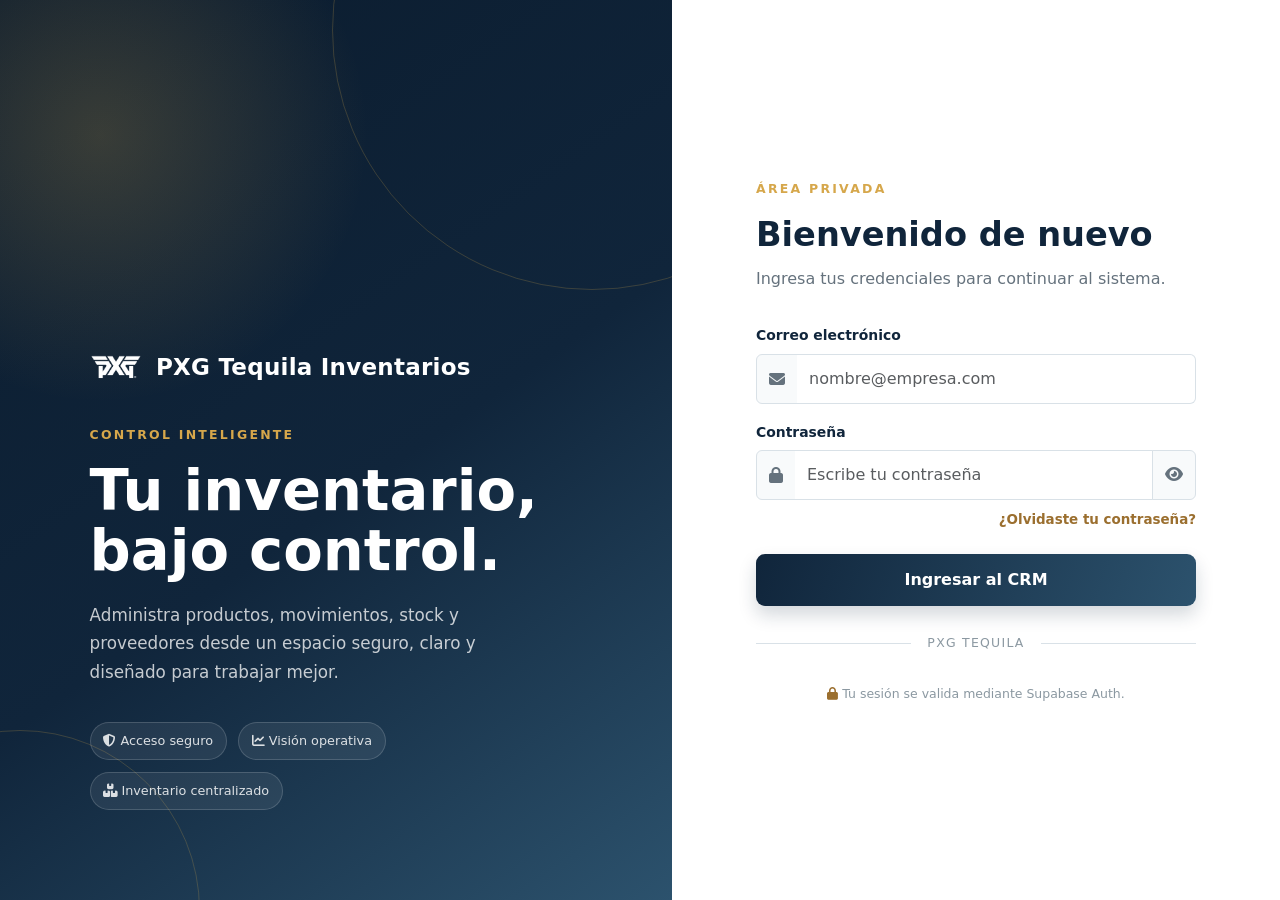
==== login.html @ 798429ed "Agregar login profesional con Supabase Auth" ====
<!doctype html>
<html lang="es">
<head>
  <meta charset="UTF-8">
  <meta name="viewport" content="width=device-width, initial-scale=1">
  <meta name="description" content="Acceso seguro al CRM Inventario PXG">
  <title>Acceso | PXG Tequila Inventarios</title>
  <link rel="preconnect" href="https://fonts.googleapis.com">
  <link rel="preconnect" href="https://fonts.gstatic.com" crossorigin>
  <link href="https://fonts.googleapis.com/css2?family=Inter:wght@400;500;600;700&display=swap" rel="stylesheet">
  <link href="https://cdn.jsdelivr.net/npm/bootstrap@5.3.2/dist/css/bootstrap.min.css" rel="stylesheet">
  <link rel="stylesheet" href="https://cdnjs.cloudflare.com/ajax/libs/font-awesome/6.4.0/css/all.min.css">
  <link rel="stylesheet" href="login.css?v=20260825-auth">
</head>
<body class="login-page">
  <main class="login-shell">
    <section class="login-visual" aria-labelledby="loginBrandTitle">
      <div class="login-visual-content">
        <div class="login-brand-lockup" id="loginBrandTitle">
          <img src="pxg-logo-transparent-wide.png" alt="Logo PXG">
          <span>PXG Tequila Inventarios</span>
        </div>
        <div class="login-eyebrow">Control inteligente</div>
        <h1>Tu inventario, bajo control.</h1>
        <p>Administra productos, movimientos, stock y proveedores desde un espacio seguro, claro y diseñado para trabajar mejor.</p>
        <div class="login-trust" aria-label="Características del sistema">
          <span><i class="fas fa-shield-halved me-1" aria-hidden="true"></i>Acceso seguro</span>
          <span><i class="fas fa-chart-line me-1" aria-hidden="true"></i>Visión operativa</span>
          <span><i class="fas fa-boxes-stacked me-1" aria-hidden="true"></i>Inventario centralizado</span>
        </div>
      </div>
    </section>

    <section class="login-panel" aria-labelledby="loginTitle">
      <div class="login-card">
        <div class="login-mobile-brand">
          <img src="pxg-logo-transparent-wide.png" alt="Logo PXG">
          <span>PXG Tequila Inventarios</span>
        </div>

        <header class="login-card-header">
          <div class="login-eyebrow">Área privada</div>
          <h2 id="loginTitle">Bienvenido de nuevo</h2>
          <p id="loginSubtitle">Ingresa tus credenciales para continuar al sistema.</p>
        </header>

        <div id="loginFeedback" class="login-feedback" role="status" aria-live="polite"></div>

        <form id="loginForm" class="login-form" novalidate>
          <div class="mb-3">
            <label for="email" class="form-label">Correo electrónico</label>
            <div class="input-group">
              <span class="input-group-text" aria-hidden="true"><i class="fas fa-envelope"></i></span>
              <input id="email" name="email" type="email" class="form-control" autocomplete="email" placeholder="nombre@empresa.com" required>
            </div>
          </div>

          <div class="mb-2">
            <label for="password" class="form-label">Contraseña</label>
            <div class="input-group">
              <span class="input-group-text" aria-hidden="true"><i class="fas fa-lock"></i></span>
              <input id="password" name="password" type="password" class="form-control" autocomplete="current-password" placeholder="Escribe tu contraseña" required minlength="6">
              <button type="button" class="btn password-toggle" data-password-target="password" aria-label="Mostrar contraseña" aria-pressed="false">
                <i class="fas fa-eye" aria-hidden="true"></i>
              </button>
            </div>
          </div>

          <div class="login-help-row">
            <button id="forgotPasswordBtn" type="button" class="login-link">¿Olvidaste tu contraseña?</button>
          </div>

          <button id="loginSubmit" type="submit" class="login-submit mt-4">
            <span class="submit-label">Ingresar al CRM</span>
            <span class="submit-loading is-hidden"><span class="spinner-border me-2" role="status" aria-hidden="true"></span>Validando acceso…</span>
          </button>
        </form>

        <form id="resetForm" class="login-form is-hidden" novalidate>
          <div class="mb-3">
            <label for="newPassword" class="form-label">Nueva contraseña</label>
            <div class="input-group">
              <span class="input-group-text" aria-hidden="true"><i class="fas fa-key"></i></span>
              <input id="newPassword" name="newPassword" type="password" class="form-control" autocomplete="new-password" placeholder="Mínimo 6 caracteres" required minlength="6">
              <button type="button" class="btn password-toggle" data-password-target="newPassword" aria-label="Mostrar nueva contraseña" aria-pressed="false">
                <i class="fas fa-eye" aria-hidden="true"></i>
              </button>
            </div>
          </div>

          <div class="mb-3">
            <label for="confirmPassword" class="form-label">Confirmar contraseña</label>
            <div class="input-group">
              <span class="input-group-text" aria-hidden="true"><i class="fas fa-check-double"></i></span>
              <input id="confirmPassword" name="confirmPassword" type="password" class="form-control" autocomplete="new-password" placeholder="Repite la nueva contraseña" required minlength="6">
              <button type="button" class="btn password-toggle" data-password-target="confirmPassword" aria-label="Mostrar confirmación" aria-pressed="false">
                <i class="fas fa-eye" aria-hidden="true"></i>
              </button>
            </div>
          </div>

          <button id="resetSubmit" type="submit" class="login-submit mt-2">
            <span class="submit-label">Actualizar contraseña</span>
            <span class="submit-loading is-hidden"><span class="spinner-border me-2" role="status" aria-hidden="true"></span>Guardando…</span>
          </button>
          <button id="backToLoginBtn" type="button" class="login-link d-block mx-auto mt-3">Volver al inicio de sesión</button>
        </form>

        <div class="login-divider"><span>PXG Tequila</span></div>
        <p class="login-footer-note"><i class="fas fa-lock me-1" aria-hidden="true"></i>Tu sesión se valida mediante Supabase Auth.</p>
      </div>
    </section>
  </main>
  <script type="module" src="login.js?v=20260825-auth"></script>
</body>
</html>
---- login.css ----
:root {
  --login-navy: #10253b;
  --login-navy-light: #19324d;
  --login-gold: #d6a74b;
  --login-cream: #f4f1ea;
  --login-muted: #65727d;
  --login-border: #d9e1e7;
}

.login-page {
  min-height: 100vh;
  margin: 0;
  background: var(--login-cream);
  color: #253442;
}

.login-shell {
  min-height: 100vh;
  display: grid;
  grid-template-columns: minmax(0, 1.05fr) minmax(420px, 0.95fr);
}

.login-visual {
  position: relative;
  display: flex;
  align-items: flex-end;
  min-height: 100vh;
  overflow: hidden;
  padding: clamp(2.5rem, 7vw, 6rem);
  background:
    radial-gradient(circle at 15% 15%, rgba(214, 167, 75, 0.22), transparent 28%),
    linear-gradient(145deg, #0b1c2e 0%, var(--login-navy) 54%, #2c526d 100%);
  color: #ffffff;
}

.login-visual::before,
.login-visual::after {
  content: '';
  position: absolute;
  border: 1px solid rgba(214, 167, 75, 0.22);
  border-radius: 50%;
  pointer-events: none;
}

.login-visual::before {
  width: 520px;
  height: 520px;
  top: -230px;
  right: -180px;
}

.login-visual::after {
  width: 360px;
  height: 360px;
  bottom: -190px;
  left: -160px;
}

.login-visual-content {
  position: relative;
  z-index: 1;
  max-width: 560px;
}

.login-brand-lockup {
  display: inline-flex;
  align-items: center;
  gap: 0.9rem;
  margin-bottom: 2.4rem;
  color: #ffffff;
  font-size: clamp(1.15rem, 1.8vw, 1.45rem);
  font-weight: 700;
  letter-spacing: 0.01em;
}

.login-brand-lockup img {
  width: 52px;
  height: 40px;
  object-fit: contain;
  filter: brightness(0) invert(1);
}

.login-eyebrow {
  margin-bottom: 1rem;
  color: var(--login-gold);
  font-size: 0.78rem;
  font-weight: 700;
  letter-spacing: 0.18em;
  text-transform: uppercase;
}

.login-visual h1 {
  margin-bottom: 1.2rem;
  font-size: clamp(2.35rem, 4.5vw, 4.7rem);
  font-weight: 700;
  line-height: 1.05;
}

.login-visual p {
  max-width: 460px;
  margin: 0;
  color: rgba(255, 255, 255, 0.76);
  font-size: 1.05rem;
  line-height: 1.7;
}

.login-trust {
  display: flex;
  flex-wrap: wrap;
  gap: 0.7rem;
  margin-top: 2.2rem;
}

.login-trust span {
  padding: 0.55rem 0.8rem;
  border: 1px solid rgba(255, 255, 255, 0.16);
  border-radius: 999px;
  background: rgba(255, 255, 255, 0.07);
  color: rgba(255, 255, 255, 0.84);
  font-size: 0.8rem;
}

.login-panel {
  display: flex;
  align-items: center;
  justify-content: center;
  padding: clamp(1.5rem, 5vw, 5rem);
  background: #ffffff;
}

.login-card {
  width: min(100%, 440px);
}

.login-mobile-brand {
  display: none;
  align-items: center;
  gap: 0.65rem;
  margin-bottom: 2rem;
  color: var(--login-navy);
  font-weight: 700;
}

.login-mobile-brand img {
  width: 38px;
  height: 30px;
  object-fit: contain;
}

.login-card-header {
  margin-bottom: 2rem;
}

.login-card-header h2 {
  margin-bottom: 0.65rem;
  color: var(--login-navy);
  font-size: clamp(1.65rem, 3vw, 2.1rem);
  font-weight: 700;
}

.login-card-header p {
  margin: 0;
  color: var(--login-muted);
  line-height: 1.6;
}

.login-form .form-label {
  margin-bottom: 0.45rem;
  color: var(--login-navy);
  font-size: 0.87rem;
  font-weight: 700;
}

.login-form .input-group-text,
.login-form .form-control {
  min-height: 50px;
  border-color: var(--login-border);
}

.login-form .input-group-text {
  background: #f8fafb;
  color: var(--login-muted);
}

.login-form .form-control {
  border-left: 0;
  color: var(--login-navy);
}

.login-form .form-control:focus {
  border-color: var(--login-gold);
  box-shadow: 0 0 0 0.22rem rgba(214, 167, 75, 0.18);
}

.login-form .input-group:focus-within .input-group-text {
  border-color: var(--login-gold);
  color: var(--login-gold-dark, #9b6f2f);
}

.login-form .password-toggle {
  border-color: var(--login-border);
  background: #f8fafb;
  color: var(--login-muted);
}

.login-form .password-toggle:hover {
  color: var(--login-navy);
}

.login-submit {
  width: 100%;
  min-height: 52px;
  border: 0;
  border-radius: 9px;
  background: linear-gradient(110deg, var(--login-navy), #2c526d);
  color: #ffffff;
  font-weight: 700;
  box-shadow: 0 9px 18px rgba(16, 37, 59, 0.18);
  transition: transform 160ms ease-out, box-shadow 160ms ease-out, filter 160ms ease-out;
}

.login-submit:hover {
  filter: brightness(1.08);
  box-shadow: 0 12px 24px rgba(16, 37, 59, 0.24);
}

.login-submit:active {
  transform: scale(0.98);
}

.login-submit:disabled {
  cursor: wait;
  opacity: 0.72;
}

.login-submit .spinner-border {
  width: 1rem;
  height: 1rem;
  border-width: 0.14em;
}

.login-help-row {
  display: flex;
  justify-content: flex-end;
  margin-top: 0.65rem;
}

.login-link {
  border: 0;
  padding: 0;
  background: transparent;
  color: var(--login-gold-dark, #9b6f2f);
  font-size: 0.84rem;
  font-weight: 700;
  text-decoration: none;
}

.login-link:hover {
  color: var(--login-navy);
  text-decoration: underline;
}

.login-divider {
  display: flex;
  align-items: center;
  gap: 1rem;
  margin: 1.75rem 0;
  color: #8b98a1;
  font-size: 0.78rem;
  text-transform: uppercase;
  letter-spacing: 0.1em;
}

.login-divider::before,
.login-divider::after {
  content: '';
  flex: 1;
  height: 1px;
  background: var(--login-border);
}

.login-feedback {
  min-height: 0;
  margin-bottom: 1rem;
  border: 0;
  border-radius: 8px;
  font-size: 0.88rem;
  line-height: 1.45;
}

.login-feedback:not(:empty) {
  padding: 0.75rem 0.9rem;
}

.login-feedback.is-error {
  background: rgba(184, 92, 92, 0.11);
  color: #8c3f3f;
}

.login-feedback.is-success {
  background: rgba(47, 133, 90, 0.11);
  color: #246a49;
}

.login-feedback.is-info {
  background: rgba(45, 138, 166, 0.11);
  color: #20677a;
}

.login-footer-note {
  margin-top: 2rem;
  color: #8b98a1;
  font-size: 0.78rem;
  line-height: 1.5;
  text-align: center;
}

.login-footer-note i {
  color: var(--login-gold-dark, #9b6f2f);
}

.is-hidden {
  display: none !important;
}

@media (max-width: 900px) {
  .login-shell {
    display: block;
  }

  .login-visual {
    min-height: 330px;
    padding: 2.5rem 1.5rem;
  }

  .login-visual h1 {
    font-size: 2.5rem;
  }

  .login-panel {
    min-height: calc(100vh - 330px);
    padding: 2.5rem 1.5rem;
  }
}

@media (max-width: 540px) {
  .login-visual {
    min-height: 280px;
    padding: 1.5rem;
  }

  .login-visual-content {
    width: 100%;
  }

  .login-brand-lockup {
    margin-bottom: 1.7rem;
  }

  .login-visual h1 {
    margin-bottom: 0.8rem;
    font-size: 2rem;
  }

  .login-visual p,
  .login-trust {
    display: none;
  }

  .login-panel {
    min-height: calc(100vh - 280px);
    padding: 2rem 1.25rem 2.5rem;
  }
}

@media (prefers-reduced-motion: reduce) {
  .login-submit {
    transition: none;
  }
}
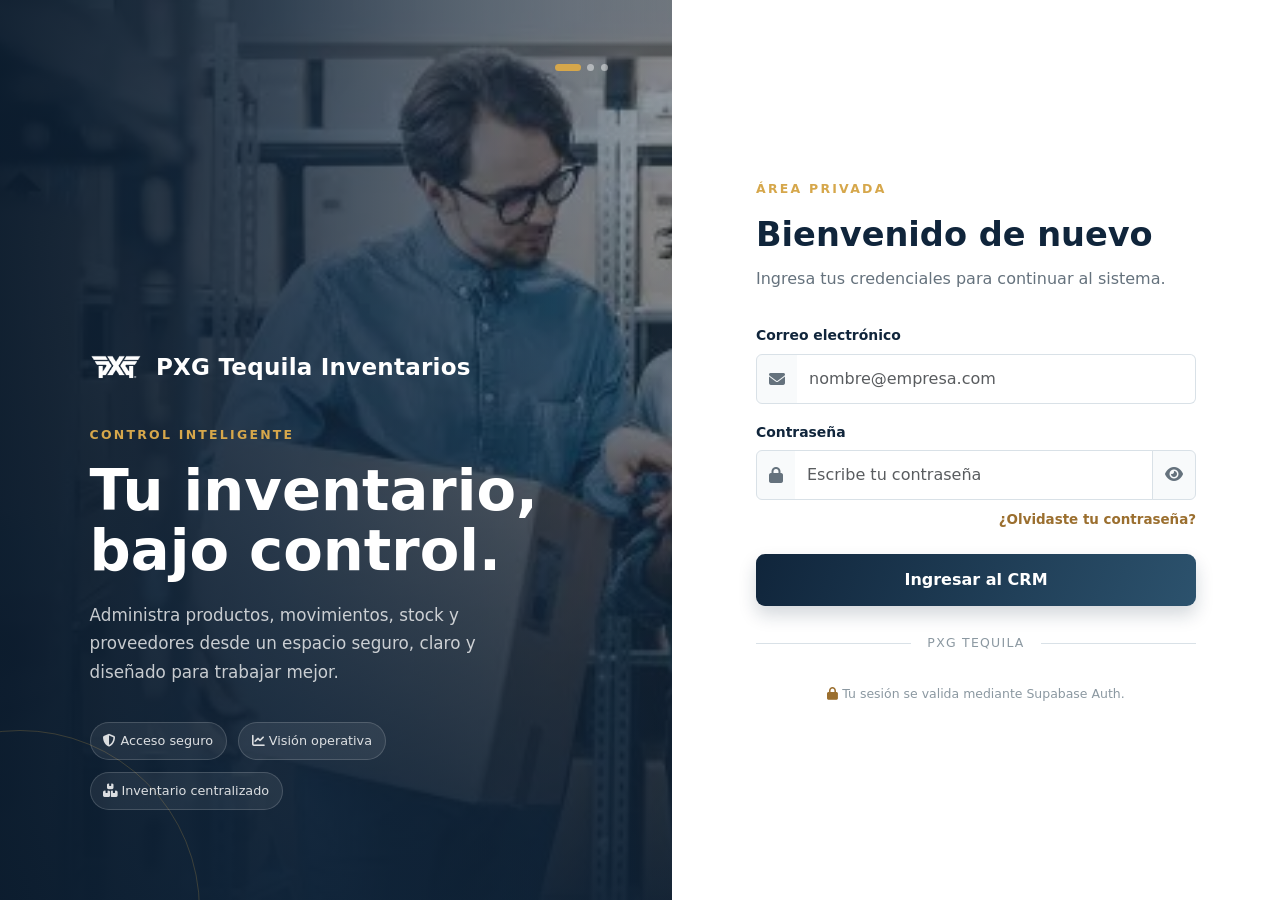
==== commit af2d7215: "Agregar carrusel de imagenes al login" ====
--- a/login.html
+++ b/login.html
@@ -10,11 +10,28 @@
   <link href="https://fonts.googleapis.com/css2?family=Inter:wght@400;500;600;700&display=swap" rel="stylesheet">
   <link href="https://cdn.jsdelivr.net/npm/bootstrap@5.3.2/dist/css/bootstrap.min.css" rel="stylesheet">
   <link rel="stylesheet" href="https://cdnjs.cloudflare.com/ajax/libs/font-awesome/6.4.0/css/all.min.css">
-  <link rel="stylesheet" href="login.css?v=20260825-auth">
+  <link rel="stylesheet" href="login.css?v=20260826-slideshow">
 </head>
 <body class="login-page">
   <main class="login-shell">
     <section class="login-visual" aria-labelledby="loginBrandTitle">
+      <div class="login-slideshow" aria-hidden="true">
+        <figure class="login-slide is-active">
+          <img src="assets/login/inventario-1.png" alt="" fetchpriority="high">
+        </figure>
+        <figure class="login-slide">
+          <img src="assets/login/inventario-2.png" alt="" loading="lazy">
+        </figure>
+        <figure class="login-slide">
+          <img src="assets/login/inventario-3.png" alt="" loading="lazy">
+        </figure>
+        <div class="login-slideshow-scrim"></div>
+        <div class="login-slideshow-dots">
+          <span class="login-slideshow-dot is-active"></span>
+          <span class="login-slideshow-dot"></span>
+          <span class="login-slideshow-dot"></span>
+        </div>
+      </div>
       <div class="login-visual-content">
         <div class="login-brand-lockup" id="loginBrandTitle">
           <img src="pxg-logo-transparent-wide.png" alt="Logo PXG">
@@ -111,6 +128,6 @@
       </div>
     </section>
   </main>
-  <script type="module" src="login.js?v=20260825-auth"></script>
+  <script type="module" src="login.js?v=20260826-slideshow"></script>
 </body>
 </html>
--- a/login.css
+++ b/login.css
@@ -378,3 +378,86 @@
     transition: none;
   }
 }
+
+
+/* Carrusel visual del acceso */
+.login-slideshow {
+  position: absolute;
+  inset: 0;
+  z-index: 0;
+  overflow: hidden;
+  background: var(--login-navy);
+}
+
+.login-slide {
+  position: absolute;
+  inset: 0;
+  margin: 0;
+  opacity: 0;
+  transition: opacity 850ms ease-in-out;
+}
+
+.login-slide.is-active {
+  opacity: 1;
+}
+
+.login-slide img {
+  width: 100%;
+  height: 100%;
+  display: block;
+  object-fit: cover;
+  object-position: center;
+  filter: saturate(0.88) contrast(0.96);
+}
+
+.login-slideshow-scrim {
+  position: absolute;
+  inset: 0;
+  background:
+    linear-gradient(90deg, rgba(11, 28, 46, 0.94) 0%, rgba(16, 37, 59, 0.78) 42%, rgba(16, 37, 59, 0.38) 100%),
+    linear-gradient(0deg, rgba(11, 28, 46, 0.88) 0%, rgba(11, 28, 46, 0.08) 72%);
+  pointer-events: none;
+}
+
+.login-slideshow-dots {
+  display: flex;
+  align-items: center;
+  gap: 0.42rem;
+  position: absolute;
+  right: clamp(1.5rem, 5vw, 4.5rem);
+  top: clamp(1.5rem, 5vw, 4rem);
+}
+
+.login-slideshow-dot {
+  display: block;
+  width: 7px;
+  height: 7px;
+  background: rgba(255, 255, 255, 0.46);
+  border-radius: 99px;
+  transition: width 240ms ease-out, background-color 240ms ease-out;
+}
+
+.login-slideshow-dot.is-active {
+  width: 26px;
+  background: var(--login-gold);
+}
+
+@media (max-width: 900px) {
+  .login-slideshow-scrim {
+    background:
+      linear-gradient(180deg, rgba(11, 28, 46, 0.5) 0%, rgba(16, 37, 59, 0.72) 72%, rgba(11, 28, 46, 0.96) 100%),
+      linear-gradient(90deg, rgba(16, 37, 59, 0.42), rgba(16, 37, 59, 0.12));
+  }
+
+  .login-slideshow-dots {
+    right: 1.5rem;
+    top: 1.5rem;
+  }
+}
+
+@media (prefers-reduced-motion: reduce) {
+  .login-slide,
+  .login-slideshow-dot {
+    transition: none;
+  }
+}
